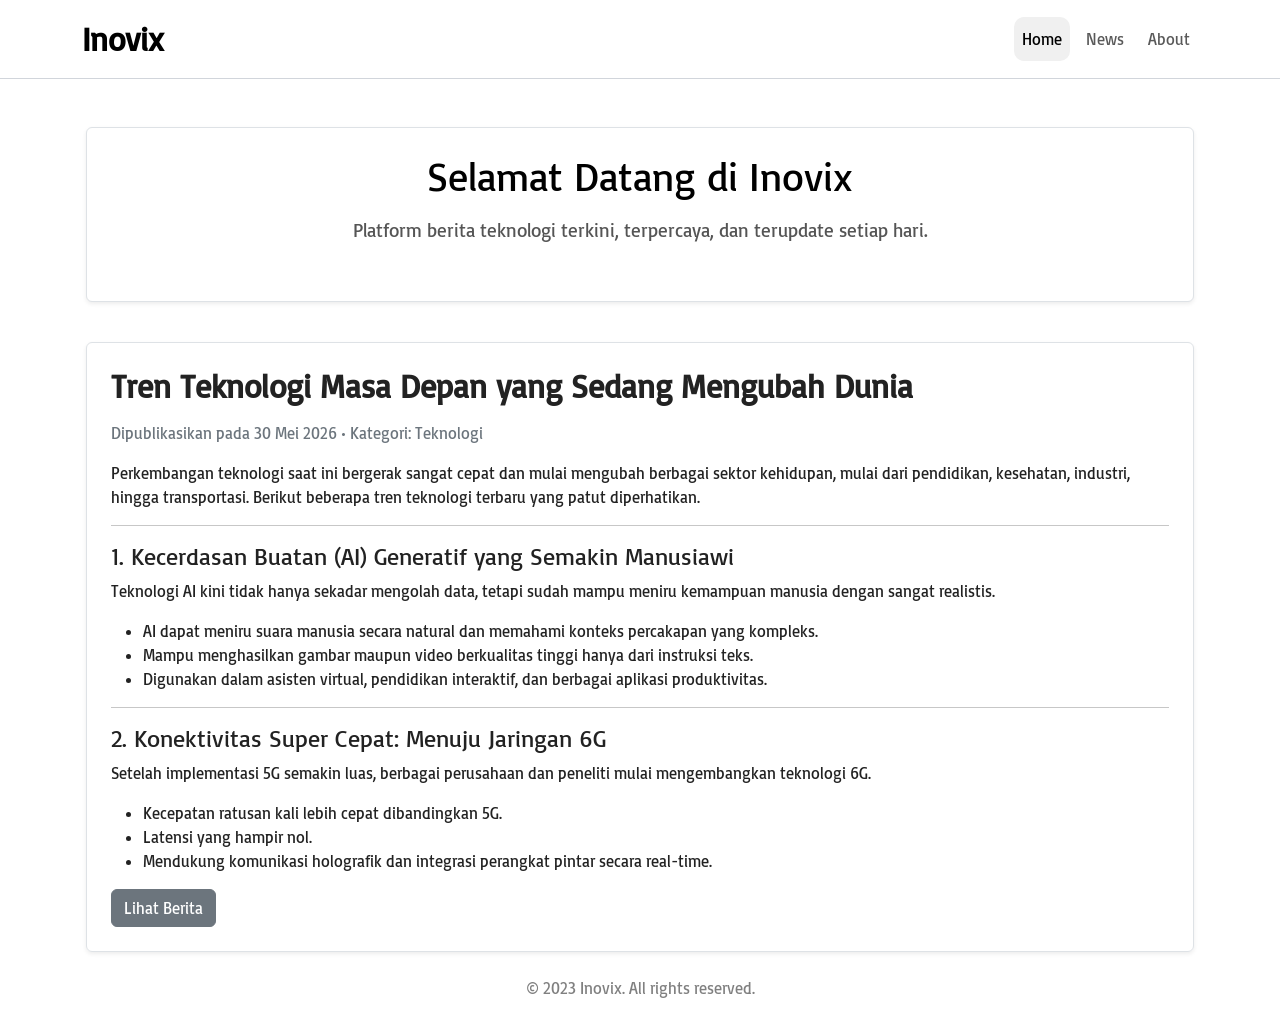
==== index.html @ 6394f1f7 "first commit" ====
<!DOCTYPE html>
<html lang="id">

<head>
    <meta charset="UTF-8" />
    <meta name="viewport" content="width=device-width, initial-scale=1" />
    <title>Inovix</title>
    <link href="https://cdn.jsdelivr.net/npm/bootstrap@5.3.3/dist/css/bootstrap.min.css" rel="stylesheet">
    <!-- Bootstrap Icon -->
    <link rel="stylesheet" href="https://cdn.jsdelivr.net/npm/bootstrap-icons@1.11.3/font/bootstrap-icons.min.css">
    <link rel="stylesheet" href="https://cdnjs.cloudflare.com/ajax/libs/font-awesome/6.0.0/css/all.min.css" integrity="sha512-9usAa10IRO0HhonpyAIVpjrylPvoDwiPUiKdWk5t3PyolY1cOd4DSE0Ga+ri4AuTroPR5aQvXU9xC6qOPnzFeg==" crossorigin="anonymous" referrerpolicy="no-referrer"
    />
    <link rel="stylesheet" href="https://fonts.googleapis.com/css2?family=Material+Symbols+Outlined:opsz,wght,FILL,GRAD@24,400,0,0&icon-names=construction,groups" />

    <link rel="stylesheet" href="Assets/Css/Main.css" />
</head>

<body>
    <!-- Navbar -->
    <nav class="navbar navbar-expand-lg">
        <div class="container">

            <!-- Logo -->
            <a class="navbar-brand fw-bold" href="index.html">
            Inovix
        </a>

            <!-- Tombol Hamburger -->
            <button class="navbar-toggler border-0 shadow-none" type="button" data-bs-toggle="collapse" data-bs-target="#navbarNav">
            <span class="navbar-toggler-icon"></span>
        </button>

            <!-- Menu -->
            <div class="collapse navbar-collapse" id="navbarNav">
                <hr class="d-lg-none opacity-25">
                <ul class="navbar-nav ms-auto gap-2">
                    <li class="nav-item">
                        <a class="nav-link active" href="index.html">
                        Home
                    </a>
                    </li>

                    <li class="nav-item">
                        <a class="nav-link" href="news.html">
                        News
                    </a>
                    </li>

                    <li class="nav-item">
                        <a class="nav-link" href="about.html">
                        About
                    </a>
                    </li>
                </ul>
            </div>

        </div>
    </nav>
    <!-- Hero Section -->
    <section class="container mt-5 mb-3 px-3">
        <div class="hero border rounded p-4 shadow-sm">
            <h1>Selamat Datang di Inovix
            </h1>
            <p>
                Platform berita teknologi terkini, terpercaya, dan terupdate setiap hari.
            </p>
        </div>
    </section>
    <!-- Berita Unggulan -->
    <section class="container py-4 px-3">
        <div class="border rounded p-4 shadow-sm">

            <h2 class="fw-bold mb-3">
                Tren Teknologi Masa Depan yang Sedang Mengubah Dunia
            </h2>

            <p class="text-secondary">
                Dipublikasikan pada 30 Mei 2026 • Kategori: Teknologi
            </p>

            <p>
                Perkembangan teknologi saat ini bergerak sangat cepat dan mulai mengubah berbagai sektor kehidupan, mulai dari pendidikan, kesehatan, industri, hingga transportasi. Berikut beberapa tren teknologi terbaru yang patut diperhatikan.
            </p>

            <hr>

            <h4>1. Kecerdasan Buatan (AI) Generatif yang Semakin Manusiawi</h4>

            <p>
                Teknologi AI kini tidak hanya sekadar mengolah data, tetapi sudah mampu meniru kemampuan manusia dengan sangat realistis.
            </p>

            <ul>
                <li>
                    AI dapat meniru suara manusia secara natural dan memahami konteks percakapan yang kompleks.
                </li>
                <li>
                    Mampu menghasilkan gambar maupun video berkualitas tinggi hanya dari instruksi teks.
                </li>
                <li>
                    Digunakan dalam asisten virtual, pendidikan interaktif, dan berbagai aplikasi produktivitas.
                </li>
            </ul>

            <hr>

            <h4>2. Konektivitas Super Cepat: Menuju Jaringan 6G</h4>

            <p>
                Setelah implementasi 5G semakin luas, berbagai perusahaan dan peneliti mulai mengembangkan teknologi 6G.
            </p>

            <ul>
                <li>Kecepatan ratusan kali lebih cepat dibandingkan 5G.</li>
                <li>Latensi yang hampir nol.</li>
                <li>
                    Mendukung komunikasi holografik dan integrasi perangkat pintar secara real-time.
                </li>
            </ul>


            <a href="news.html" class="btn btn-secondary">Lihat Berita</a>
        </div>

    </section>

    <!--Footer-->
    <footer class="footer">
        <div class="container me-auto">
            <p>&copy; 2023 Inovix. All rights reserved.</p>
        </div>
    </footer>
    <script src="https://cdn.jsdelivr.net/npm/bootstrap@5.3.8/dist/js/bootstrap.bundle.min.js"></script>

</body>

</html>
---- Assets/Css/Main.css ----
/* Body */

@import url('https://fonts.googleapis.com/css2?family=Basic:wght@300;400;500;600;700&display=swap');
body {
    font-family: "Basic", sans-serif;
    background: #fff;
    color: #222;
}


/* Navbar */

.navbar-toggler {
    transition: 0.3s;
}

.navbar-toggler:hover {
    transition: 0.3s;
    background: #f0f0f0;
}

.navbar {
    padding: 10px;
    position: sticky;
    top: 0;
    z-index: 1000;
    transition: all 0.3s ease;
    background: #fff;
    box-shadow: none;
    border-bottom: solid 1px #d1d5db;
}

.navbar-brand {
    font-size: 2rem;
}

.nav-link {
    border-radius: 10px;
    text-decoration: none;
    padding: 10px;
    transition: 0.3s;
}

.nav-link:hover,
.nav-link:focus,
.nav-link.active {
    border-radius: 10px;
    background: #f0f0f0;
    color: #000;
    transition: 0.3s;
}

input {
    width: 100%;
    padding: 12px;
    border-radius: 30px;
    margin-bottom: 30px;
    border: none;
    background: #f0f0f0;
    transition: 0.3s;
}

input:focus {
    background: #fff;
    border: solid 1px;
}


/* Hero */

.hero {
    text-align: center;
    background: #fff;
    border-radius: 18px;
}

.hero h1,
h1 {
    text-align: center;
    font-size: 2.5rem;
    color: #000;
    margin-bottom: 16px;
}

.hero p {
    font-size: 1.2rem;
    color: #555;
    margin-bottom: 32px;
}

.btn-secondary:hover {
    transition: 0.3s;
}


/* Berita */

.berita {
    display: grid;
    grid-template-columns: 120px 1fr;
    gap: 20px;
    background: #ffffff;
    border: 1px solid #d1d5db;
    border-left: 6px solid #000000;
    padding: 20px;
    margin-bottom: 30px;
    border-radius: 16px;
    transition: all 0.3s ease;
}

.berita:hover {
    transform: translateY(-3px);
    box-shadow: 0 8px 20px rgba(0, 0, 0, 0.08);
}


/* Gambar */

.berita img {
    width: 100%;
    height: 100px;
    object-fit: cover;
    border-radius: 12px;
}


/* Konten */

.berita .konten {
    display: flex;
    flex-direction: column;
    justify-content: center;
}


/* Judul */

.berita h2 {
    margin: 0 0 10px;
    font-size: 1.2rem;
    font-weight: 700;
}

.berita h2 a {
    color: #111827;
    text-decoration: none;
}

.berita h2 a:hover {
    color: #000000;
    text-decoration: underline;
}


/* Tanggal */

.berita .tanggal {
    margin-bottom: 10px;
    font-size: 0.9rem;
    color: #6b7280;
}


/* Isi */

.berita p {
    margin: 0;
    color: #374151;
    line-height: 1.6;
}


/* Responsif */

@media (max-width: 768px) {
    .berita {
        grid-template-columns: 1fr;
    }
    .berita img {
        height: 220px;
    }
}


/* Footer */

.footer {
    color: gray;
    text-align: center;
}
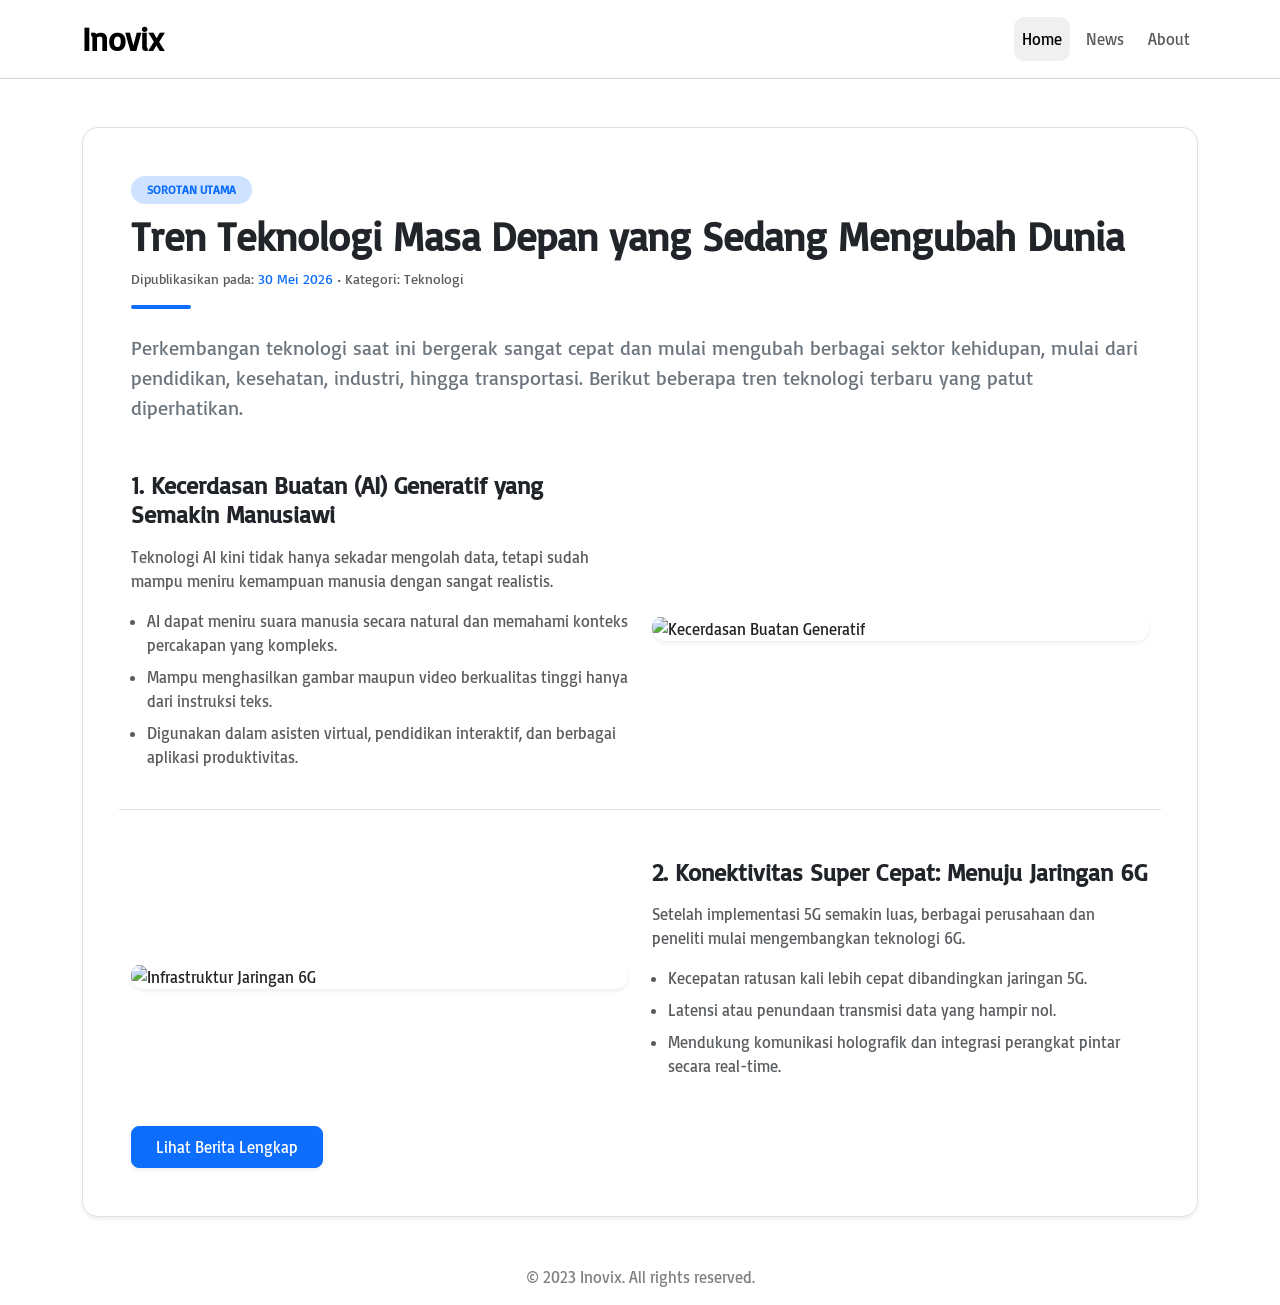
==== commit 48a264f7: "update" ====
--- a/index.html
+++ b/index.html
@@ -57,73 +57,79 @@
         </div>
     </nav>
     <!-- Hero Section -->
-    <section class="container mt-5 mb-3 px-3">
-        <div class="hero border rounded p-4 shadow-sm">
-            <h1>Selamat Datang di Inovix
-            </h1>
-            <p>
-                Platform berita teknologi terkini, terpercaya, dan terupdate setiap hari.
-            </p>
-        </div>
-    </section>
-    <!-- Berita Unggulan -->
-    <section class="container py-4 px-3">
-        <div class="border rounded p-4 shadow-sm">
+    <!-- ========================================================= -->
+    <!-- PERBAHARUAN SECTION: TREN TEKNOLOGI MASA DEPAN (BG PUTIH) -->
+    <!-- ========================================================= -->
+    <section class="container py-5 bg-white">
+        <div class="border rounded-4 p-4 p-md-5 shadow-sm bg-white">
 
-            <h2 class="fw-bold mb-3">
-                Tren Teknologi Masa Depan yang Sedang Mengubah Dunia
-            </h2>
+            <!-- Judul Utama -->
+            <div class="mb-4">
+                <span class="badge bg-primary-subtle text-primary text-uppercase mb-2 px-3 py-2 rounded-pill">
+                    Sorotan Utama
+                </span>
+                <h2 class="fw-bold text-dark display-6">
+                    Tren Teknologi Masa Depan yang Sedang Mengubah Dunia
+                </h2>
+                <p class="text-muted small">
+                    Dipublikasikan pada: <span class="fw-medium text-primary">30 Mei 2026</span> • Kategori: <span class="fw-medium">Teknologi</span>
+                </p>
+                <div class="bg-primary" style="width: 60px; height: 4px; border-radius: 2px;"></div>
+            </div>
 
-            <p class="text-secondary">
-                Dipublikasikan pada 30 Mei 2026 • Kategori: Teknologi
-            </p>
-
-            <p>
+            <p class="lead text-secondary mb-5">
                 Perkembangan teknologi saat ini bergerak sangat cepat dan mulai mengubah berbagai sektor kehidupan, mulai dari pendidikan, kesehatan, industri, hingga transportasi. Berikut beberapa tren teknologi terbaru yang patut diperhatikan.
             </p>
 
-            <hr>
+            <!-- Grid Konten 1: AI Generatif -->
+            <div class="row g-4 align-items-center mb-5 pb-4 border-bottom">
+                <div class="col-12 col-lg-6">
+                    <h4 class="fw-bold text-dark mb-3">1. Kecerdasan Buatan (AI) Generatif yang Semakin Manusiawi</h4>
+                    <p class="text-muted">
+                        Teknologi AI kini tidak hanya sekadar mengolah data, tetapi sudah mampu meniru kemampuan manusia dengan sangat realistis.
+                    </p>
+                    <ul class="text-muted ps-3">
+                        <li class="mb-2">AI dapat meniru suara manusia secara natural dan memahami konteks percakapan yang kompleks.</li>
+                        <li class="mb-2">Mampu menghasilkan gambar maupun video berkualitas tinggi hanya dari instruksi teks.</li>
+                        <li class="mb-2">Digunakan dalam asisten virtual, pendidikan interaktif, dan berbagai aplikasi produktivitas.</li>
+                    </ul>
+                </div>
+                <div class="col-12 col-lg-6">
+                    <div class="overflow-hidden rounded-4 shadow-sm" style="max-height: 280px;">
+                        <img src="https://images.unsplash.com/photo-1677442136019-21780efad99a?auto=format&fit=crop&w=800&q=80" alt="Kecerdasan Buatan Generatif" class="img-fluid w-100 object-fit-cover" style="height: 280px;">
+                    </div>
+                </div>
+            </div>
 
-            <h4>1. Kecerdasan Buatan (AI) Generatif yang Semakin Manusiawi</h4>
+            <!-- Grid Konten 2: Jaringan 6G -->
+            <div class="row g-4 align-items-center mb-4">
+                <div class="col-12 col-lg-6 order-2 order-lg-1">
+                    <div class="overflow-hidden rounded-4 shadow-sm" style="max-height: 280px;">
+                        <img src="https://images.unsplash.com/photo-1614064641938-3bbee52942c7?auto=format&fit=crop&w=800&q=80" alt="Infrastruktur Jaringan 6G" class="img-fluid w-100 object-fit-cover" style="height: 280px;">
+                    </div>
+                </div>
+                <div class="col-12 col-lg-6 order-1 order-lg-2">
+                    <h4 class="fw-bold text-dark mb-3">2. Konektivitas Super Cepat: Menuju Jaringan 6G</h4>
+                    <p class="text-muted">
+                        Setelah implementasi 5G semakin luas, berbagai perusahaan dan peneliti mulai mengembangkan teknologi 6G.
+                    </p>
+                    <ul class="text-muted ps-3">
+                        <li class="mb-2">Kecepatan ratusan kali lebih cepat dibandingkan jaringan 5G.</li>
+                        <li class="mb-2">Latensi atau penundaan transmisi data yang hampir nol.</li>
+                        <li class="mb-2">Mendukung komunikasi holografik dan integrasi perangkat pintar secara real-time.</li>
+                    </ul>
+                </div>
+            </div>
 
-            <p>
-                Teknologi AI kini tidak hanya sekadar mengolah data, tetapi sudah mampu meniru kemampuan manusia dengan sangat realistis.
-            </p>
+            <!-- Tombol Aksi -->
+            <div class="text-center text-lg-start mt-4 pt-2">
+                <a href="news.html" class="btn btn-primary px-4 py-2 rounded-3 shadow-sm">
+                    Lihat Berita Lengkap
+                </a>
+            </div>
 
-            <ul>
-                <li>
-                    AI dapat meniru suara manusia secara natural dan memahami konteks percakapan yang kompleks.
-                </li>
-                <li>
-                    Mampu menghasilkan gambar maupun video berkualitas tinggi hanya dari instruksi teks.
-                </li>
-                <li>
-                    Digunakan dalam asisten virtual, pendidikan interaktif, dan berbagai aplikasi produktivitas.
-                </li>
-            </ul>
-
-            <hr>
-
-            <h4>2. Konektivitas Super Cepat: Menuju Jaringan 6G</h4>
-
-            <p>
-                Setelah implementasi 5G semakin luas, berbagai perusahaan dan peneliti mulai mengembangkan teknologi 6G.
-            </p>
-
-            <ul>
-                <li>Kecepatan ratusan kali lebih cepat dibandingkan 5G.</li>
-                <li>Latensi yang hampir nol.</li>
-                <li>
-                    Mendukung komunikasi holografik dan integrasi perangkat pintar secara real-time.
-                </li>
-            </ul>
-
-
-            <a href="news.html" class="btn btn-secondary">Lihat Berita</a>
         </div>
-
     </section>
-
     <!--Footer-->
     <footer class="footer">
         <div class="container me-auto">
